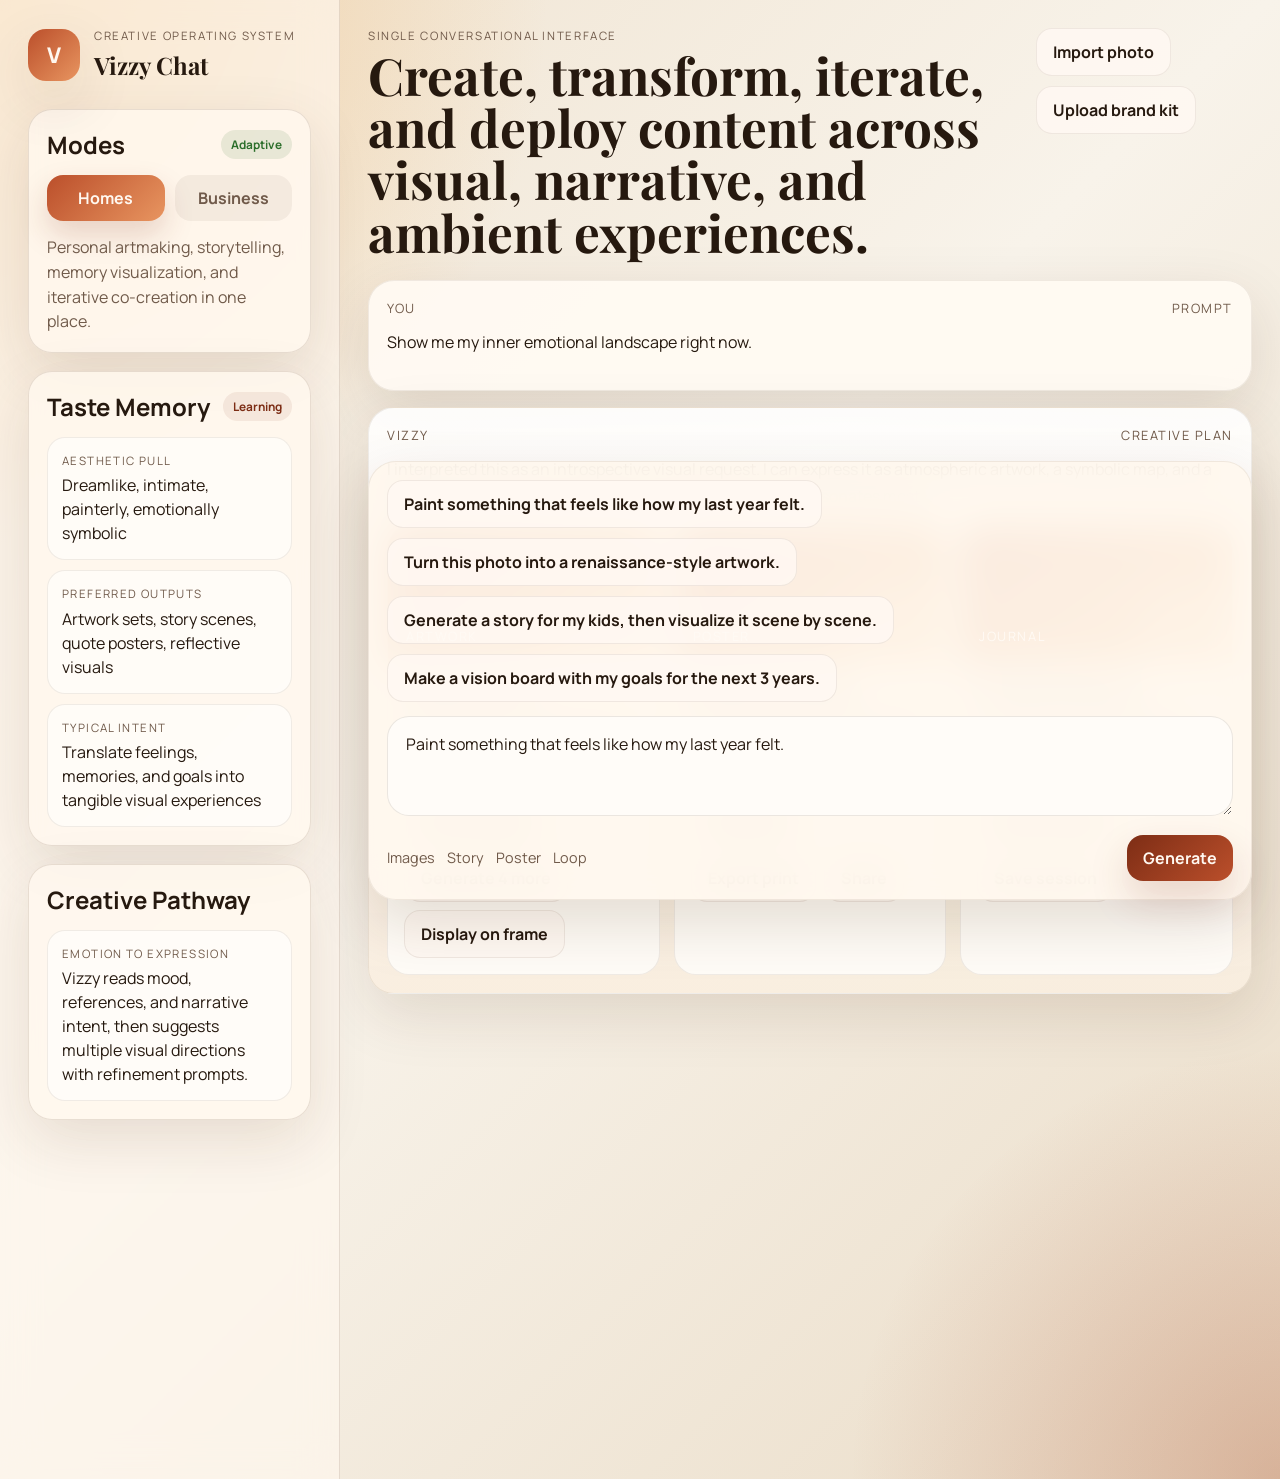
==== index.html @ 63062997 "initial" ====
<!DOCTYPE html>
<html lang="en">
<head>
  <meta charset="UTF-8" />
  <meta name="viewport" content="width=device-width, initial-scale=1.0" />
  <title>Vizzy Chat</title>
  <link rel="preconnect" href="https://fonts.googleapis.com" />
  <link rel="preconnect" href="https://fonts.gstatic.com" crossorigin />
  <link
    href="https://fonts.googleapis.com/css2?family=Manrope:wght@400;500;600;700;800&family=Playfair+Display:wght@600;700&display=swap"
    rel="stylesheet"
  />
  <link rel="stylesheet" href="styles.css" />
</head>
<body>
  <div class="app-shell">
    <aside class="sidebar">
      <div class="brand-block">
        <div class="brand-mark">V</div>
        <div>
          <p class="eyebrow">Creative Operating System</p>
          <h1>Vizzy Chat</h1>
        </div>
      </div>

      <section class="panel">
        <div class="panel-heading">
          <h2>Modes</h2>
          <span class="status-pill online">Adaptive</span>
        </div>
        <div class="mode-switch" role="tablist" aria-label="Vizzy mode">
          <button class="mode-button active" data-mode="home" type="button">Homes</button>
          <button class="mode-button" data-mode="business" type="button">Business</button>
        </div>
        <p class="panel-copy" id="modeSummary">
          Personal artmaking, storytelling, memory visualization, and iterative co-creation in one place.
        </p>
      </section>

      <section class="panel">
        <div class="panel-heading">
          <h2>Taste Memory</h2>
          <span class="status-pill">Learning</span>
        </div>
        <ul class="memory-list" id="memoryList"></ul>
      </section>

      <section class="panel">
        <div class="panel-heading">
          <h2>Creative Pathway</h2>
        </div>
        <div class="pathway-card" id="pathwayCard"></div>
      </section>
    </aside>

    <main class="workspace">
      <header class="hero">
        <div>
          <p class="eyebrow">Single conversational interface</p>
          <h2>Create, transform, iterate, and deploy content across visual, narrative, and ambient experiences.</h2>
        </div>
        <div class="hero-actions">
          <button class="ghost-button" type="button">Import photo</button>
          <button class="ghost-button" type="button">Upload brand kit</button>
        </div>
      </header>

      <section class="conversation-frame">
        <div class="message-stream" id="messageStream"></div>

        <div class="composer-shell">
          <div class="quick-prompts" id="quickPrompts"></div>
          <label class="composer">
            <textarea
              id="promptInput"
              rows="3"
              placeholder="Describe what you want Vizzy to create..."
            ></textarea>
          </label>
          <div class="composer-actions">
            <div class="composer-meta">
              <span>Images</span>
              <span>Story</span>
              <span>Poster</span>
              <span>Loop</span>
            </div>
            <button class="primary-button" id="generateButton" type="button">Generate</button>
          </div>
        </div>
      </section>
    </main>
  </div>

  <template id="messageTemplate">
    <article class="message">
      <div class="message-header">
        <span class="message-role"></span>
        <span class="message-tag"></span>
      </div>
      <p class="message-text"></p>
      <div class="output-grid"></div>
    </article>
  </template>

  <template id="outputCardTemplate">
    <section class="output-card">
      <div class="output-preview">
        <div class="preview-glow"></div>
        <span class="output-type"></span>
      </div>
      <div class="output-content">
        <h3 class="output-title"></h3>
        <p class="output-description"></p>
        <div class="output-actions"></div>
      </div>
    </section>
  </template>

  <script src="script.js"></script>
</body>
</html>
---- styles.css ----
:root {
  --bg: #f3ede2;
  --bg-deep: #e5d7c0;
  --surface: rgba(255, 248, 238, 0.82);
  --surface-strong: rgba(255, 250, 243, 0.95);
  --ink: #26190f;
  --muted: #705a4a;
  --line: rgba(64, 39, 13, 0.12);
  --accent: #bb4f2b;
  --accent-soft: #e89560;
  --accent-deep: #7d2d15;
  --shadow: 0 20px 60px rgba(67, 37, 10, 0.12);
}

* {
  box-sizing: border-box;
}

body {
  margin: 0;
  min-height: 100vh;
  font-family: "Manrope", sans-serif;
  color: var(--ink);
  background:
    radial-gradient(circle at top left, rgba(241, 191, 125, 0.65), transparent 28%),
    radial-gradient(circle at bottom right, rgba(167, 70, 35, 0.28), transparent 22%),
    linear-gradient(135deg, #efe2cf 0%, #f8f3ea 46%, #eadcc7 100%);
}

button,
textarea {
  font: inherit;
}

.app-shell {
  display: grid;
  grid-template-columns: 340px minmax(0, 1fr);
  min-height: 100vh;
}

.sidebar {
  padding: 28px;
  border-right: 1px solid var(--line);
  background: rgba(255, 248, 238, 0.66);
  backdrop-filter: blur(18px);
}

.brand-block {
  display: flex;
  gap: 14px;
  align-items: center;
  margin-bottom: 28px;
}

.brand-mark {
  display: grid;
  place-items: center;
  width: 52px;
  height: 52px;
  border-radius: 18px;
  background: linear-gradient(135deg, var(--accent), var(--accent-soft));
  color: #fff7ef;
  font-weight: 800;
  font-size: 1.35rem;
  box-shadow: var(--shadow);
}

.eyebrow {
  margin: 0 0 6px;
  text-transform: uppercase;
  letter-spacing: 0.14em;
  font-size: 0.72rem;
  color: var(--muted);
}

h1,
h2,
h3,
.hero h2 {
  margin: 0;
}

h1,
.hero h2 {
  font-family: "Playfair Display", serif;
}

.panel {
  margin-top: 18px;
  padding: 18px;
  border: 1px solid var(--line);
  border-radius: 24px;
  background: var(--surface);
  box-shadow: var(--shadow);
}

.panel-heading {
  display: flex;
  align-items: center;
  justify-content: space-between;
  gap: 10px;
  margin-bottom: 14px;
}

.status-pill {
  padding: 6px 10px;
  border-radius: 999px;
  background: rgba(125, 45, 21, 0.08);
  color: var(--accent-deep);
  font-size: 0.74rem;
  font-weight: 700;
}

.status-pill.online {
  background: rgba(65, 123, 62, 0.12);
  color: #2d6f2c;
}

.mode-switch {
  display: grid;
  grid-template-columns: repeat(2, 1fr);
  gap: 10px;
}

.mode-button,
.ghost-button,
.primary-button,
.chip-button,
.mini-button {
  border: 0;
  cursor: pointer;
  transition: transform 180ms ease, box-shadow 180ms ease, background 180ms ease;
}

.mode-button {
  padding: 12px 14px;
  border-radius: 16px;
  background: rgba(104, 78, 54, 0.07);
  color: var(--muted);
  font-weight: 700;
}

.mode-button.active {
  background: linear-gradient(135deg, var(--accent), var(--accent-soft));
  color: #fff8f0;
  box-shadow: 0 14px 30px rgba(125, 45, 21, 0.18);
}

.panel-copy {
  margin: 14px 0 0;
  line-height: 1.55;
  color: var(--muted);
}

.memory-list {
  display: grid;
  gap: 10px;
  margin: 0;
  padding: 0;
  list-style: none;
}

.memory-list li,
.pathway-card {
  padding: 14px;
  border-radius: 18px;
  background: rgba(255, 255, 255, 0.52);
  border: 1px solid rgba(64, 39, 13, 0.08);
  line-height: 1.5;
}

.memory-label {
  display: block;
  font-size: 0.72rem;
  text-transform: uppercase;
  letter-spacing: 0.12em;
  color: var(--muted);
  margin-bottom: 4px;
}

.workspace {
  padding: 28px;
}

.hero {
  display: flex;
  justify-content: space-between;
  gap: 18px;
  align-items: flex-start;
  margin-bottom: 22px;
}

.hero h2 {
  max-width: 920px;
  font-size: clamp(2rem, 4vw, 3.35rem);
  line-height: 1.02;
}

.hero-actions {
  display: flex;
  gap: 10px;
  flex-wrap: wrap;
}

.ghost-button,
.primary-button,
.mini-button,
.chip-button {
  border-radius: 16px;
  padding: 12px 16px;
  font-weight: 700;
}

.ghost-button,
.mini-button,
.chip-button {
  background: rgba(255, 249, 243, 0.86);
  color: var(--ink);
  border: 1px solid rgba(64, 39, 13, 0.08);
}

.primary-button {
  background: linear-gradient(135deg, var(--accent-deep), var(--accent));
  color: #fff8f0;
  box-shadow: 0 18px 38px rgba(125, 45, 21, 0.18);
}

.conversation-frame {
  display: grid;
  gap: 18px;
  min-height: calc(100vh - 180px);
}

.message-stream {
  display: grid;
  gap: 16px;
  align-content: start;
}

.message {
  padding: 18px;
  border-radius: 26px;
  background: var(--surface-strong);
  border: 1px solid rgba(64, 39, 13, 0.08);
  box-shadow: var(--shadow);
}

.message.assistant {
  background:
    linear-gradient(180deg, rgba(255, 255, 255, 0.88), rgba(249, 238, 223, 0.92));
}

.message-header {
  display: flex;
  justify-content: space-between;
  gap: 10px;
  margin-bottom: 12px;
  font-size: 0.8rem;
  text-transform: uppercase;
  letter-spacing: 0.12em;
  color: var(--muted);
}

.message-text {
  margin: 0;
  line-height: 1.7;
}

.output-grid {
  display: grid;
  grid-template-columns: repeat(auto-fit, minmax(220px, 1fr));
  gap: 14px;
  margin-top: 16px;
}

.output-card {
  overflow: hidden;
  border-radius: 22px;
  border: 1px solid rgba(64, 39, 13, 0.08);
  background: rgba(255, 252, 248, 0.95);
}

.output-preview {
  position: relative;
  min-height: 136px;
  padding: 18px;
  display: flex;
  align-items: flex-end;
  background:
    linear-gradient(145deg, rgba(187, 79, 43, 0.92), rgba(242, 174, 97, 0.92)),
    linear-gradient(180deg, rgba(255, 255, 255, 0.1), rgba(255, 255, 255, 0));
  color: #fffaf4;
}

.preview-glow {
  position: absolute;
  inset: auto -20px -45px auto;
  width: 120px;
  height: 120px;
  border-radius: 50%;
  background: rgba(255, 255, 255, 0.22);
  filter: blur(8px);
}

.output-type {
  position: relative;
  z-index: 1;
  font-size: 0.8rem;
  text-transform: uppercase;
  letter-spacing: 0.12em;
}

.output-content {
  padding: 16px;
}

.output-title {
  font-size: 1rem;
  margin-bottom: 8px;
}

.output-description {
  margin: 0 0 14px;
  color: var(--muted);
  line-height: 1.55;
}

.output-actions {
  display: flex;
  gap: 8px;
  flex-wrap: wrap;
}

.composer-shell {
  position: sticky;
  bottom: 0;
  padding: 18px;
  border-radius: 28px;
  background: rgba(255, 248, 238, 0.92);
  border: 1px solid rgba(64, 39, 13, 0.08);
  box-shadow: 0 25px 60px rgba(67, 37, 10, 0.14);
  backdrop-filter: blur(18px);
}

.quick-prompts {
  display: flex;
  flex-wrap: wrap;
  gap: 10px;
  margin-bottom: 14px;
}

.chip-button:hover,
.ghost-button:hover,
.mode-button:hover,
.primary-button:hover,
.mini-button:hover {
  transform: translateY(-1px);
}

.composer {
  display: block;
}

textarea {
  width: 100%;
  resize: vertical;
  min-height: 92px;
  border: 1px solid rgba(64, 39, 13, 0.1);
  border-radius: 22px;
  padding: 16px 18px;
  background: rgba(255, 253, 250, 0.88);
  color: var(--ink);
  outline: none;
}

.composer-actions {
  display: flex;
  justify-content: space-between;
  gap: 12px;
  align-items: center;
  margin-top: 14px;
}

.composer-meta {
  display: flex;
  gap: 12px;
  flex-wrap: wrap;
  color: var(--muted);
  font-size: 0.9rem;
}

@media (max-width: 1080px) {
  .app-shell {
    grid-template-columns: 1fr;
  }

  .sidebar {
    border-right: 0;
    border-bottom: 1px solid var(--line);
  }
}

@media (max-width: 720px) {
  .sidebar,
  .workspace {
    padding: 18px;
  }

  .hero {
    flex-direction: column;
  }

  .hero h2 {
    font-size: 2.2rem;
  }

  .composer-actions {
    flex-direction: column;
    align-items: stretch;
  }

  .primary-button {
    width: 100%;
  }
}
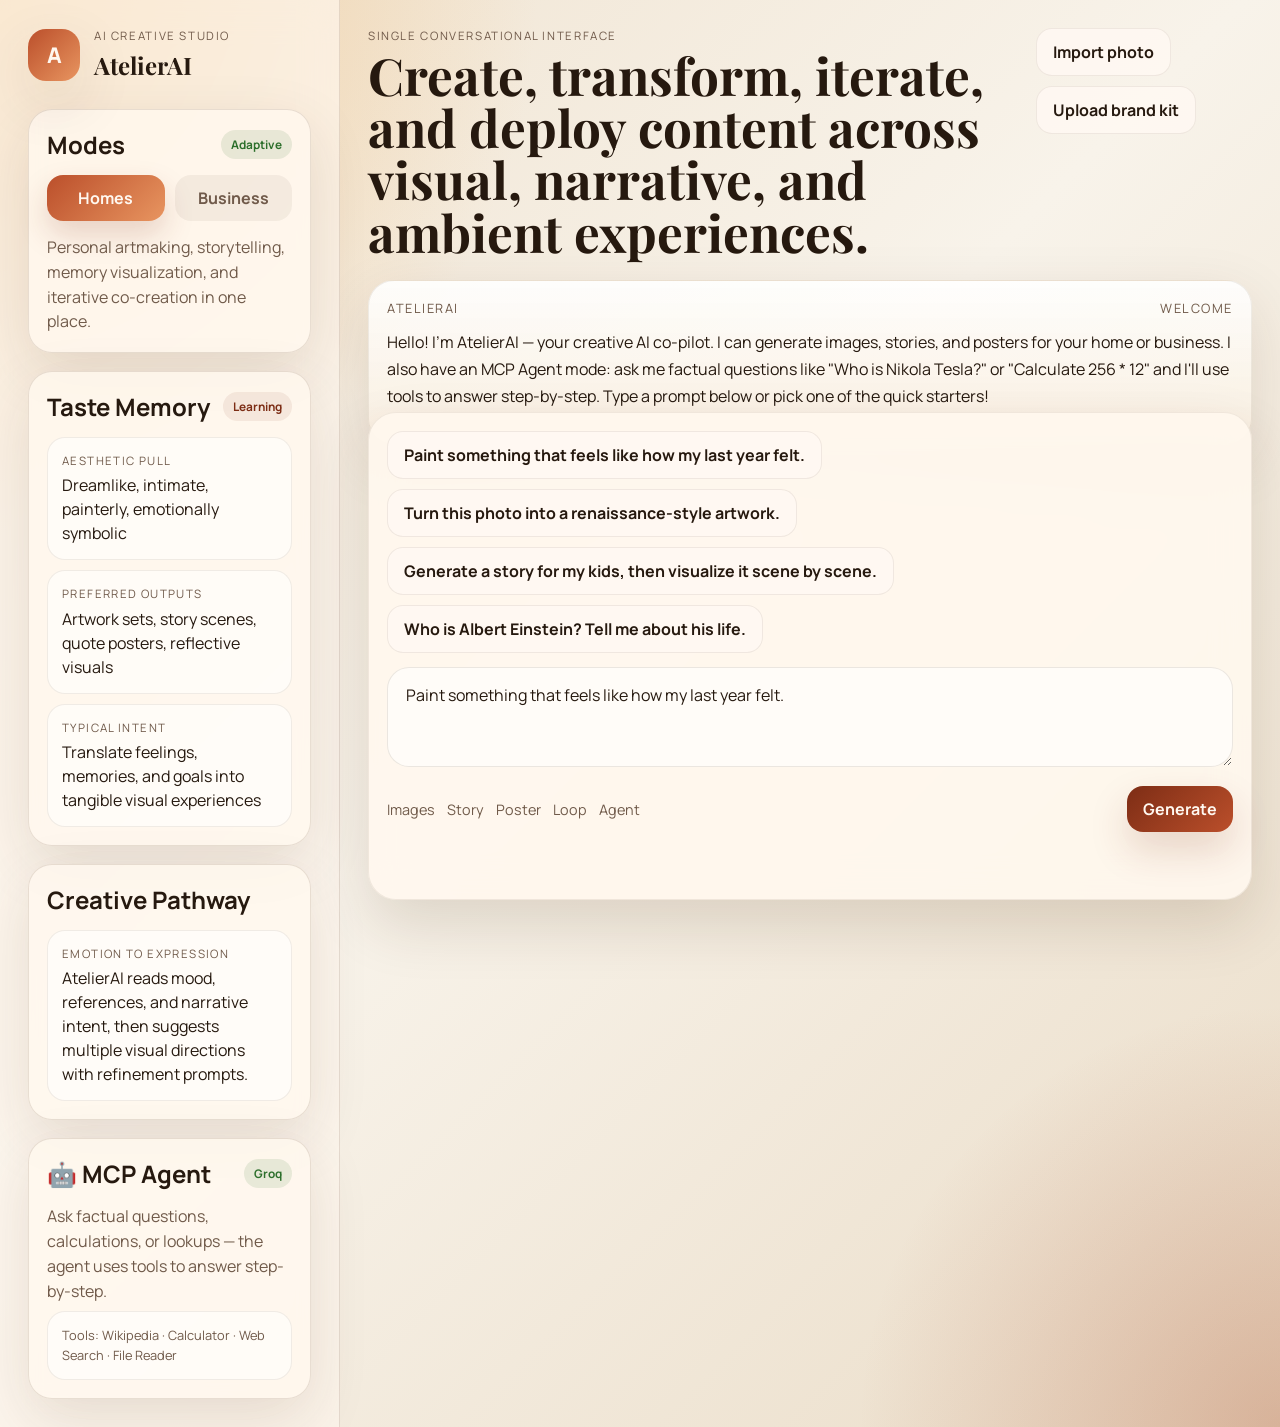
==== commit 713ec062: "feat: rebrand to AtelierAI, add MCP tool agent, Knowledge Graph, and improved SVG generator" ====
--- a/index.html
+++ b/index.html
@@ -1,25 +1,28 @@
 <!DOCTYPE html>
 <html lang="en">
+
 <head>
   <meta charset="UTF-8" />
   <meta name="viewport" content="width=device-width, initial-scale=1.0" />
-  <title>Vizzy Chat</title>
+  <title>AtelierAI — AI Creative Studio</title>
+  <meta name="description"
+    content="AtelierAI: Create, transform, iterate, and deploy visual, narrative, and experiential content with AI." />
   <link rel="preconnect" href="https://fonts.googleapis.com" />
   <link rel="preconnect" href="https://fonts.gstatic.com" crossorigin />
   <link
     href="https://fonts.googleapis.com/css2?family=Manrope:wght@400;500;600;700;800&family=Playfair+Display:wght@600;700&display=swap"
-    rel="stylesheet"
-  />
+    rel="stylesheet" />
   <link rel="stylesheet" href="styles.css" />
 </head>
+
 <body>
   <div class="app-shell">
     <aside class="sidebar">
       <div class="brand-block">
-        <div class="brand-mark">V</div>
+        <div class="brand-mark">A</div>
         <div>
-          <p class="eyebrow">Creative Operating System</p>
-          <h1>Vizzy Chat</h1>
+          <p class="eyebrow">AI Creative Studio</p>
+          <h1>AtelierAI</h1>
         </div>
       </div>
 
@@ -28,7 +31,7 @@
           <h2>Modes</h2>
           <span class="status-pill online">Adaptive</span>
         </div>
-        <div class="mode-switch" role="tablist" aria-label="Vizzy mode">
+        <div class="mode-switch" role="tablist" aria-label="AtelierAI mode">
           <button class="mode-button active" data-mode="home" type="button">Homes</button>
           <button class="mode-button" data-mode="business" type="button">Business</button>
         </div>
@@ -51,6 +54,30 @@
         </div>
         <div class="pathway-card" id="pathwayCard"></div>
       </section>
+
+      <!-- Topic 25: Knowledge Graph Panel -->
+      <section class="panel" id="kgPanel" style="display:none;">
+        <div class="panel-heading">
+          <h2>🕸 Knowledge Graph</h2>
+          <span class="status-pill online" id="kgTripleCount">0 triples</span>
+        </div>
+        <p class="panel-copy">Entities &amp; relationships extracted from this conversation.</p>
+        <button class="ghost-button" id="kgViewButton" type="button" style="width:100%;margin-top:.5rem;">View
+          Graph</button>
+      </section>
+
+      <!-- Topic 23: MCP Agent Panel -->
+      <section class="panel">
+        <div class="panel-heading">
+          <h2>🤖 MCP Agent</h2>
+          <span class="status-pill online">Groq</span>
+        </div>
+        <p class="panel-copy">Ask factual questions, calculations, or lookups — the agent uses tools to answer
+          step-by-step.</p>
+        <div class="pathway-card" style="margin-top:.5rem;font-size:.8rem;color:var(--muted);">
+          Tools: Wikipedia · Calculator · Web Search · File Reader
+        </div>
+      </section>
     </aside>
 
     <main class="workspace">
@@ -71,11 +98,8 @@
         <div class="composer-shell">
           <div class="quick-prompts" id="quickPrompts"></div>
           <label class="composer">
-            <textarea
-              id="promptInput"
-              rows="3"
-              placeholder="Describe what you want Vizzy to create..."
-            ></textarea>
+            <textarea id="promptInput" rows="3"
+              placeholder="Describe what you want AtelierAI to create... or ask a question for the MCP Agent!"></textarea>
           </label>
           <div class="composer-actions">
             <div class="composer-meta">
@@ -83,12 +107,27 @@
               <span>Story</span>
               <span>Poster</span>
               <span>Loop</span>
+              <span>Agent</span>
             </div>
             <button class="primary-button" id="generateButton" type="button">Generate</button>
           </div>
         </div>
       </section>
     </main>
+  </div>
+
+  <!-- Knowledge Graph Modal -->
+  <div class="kg-modal-overlay" id="kgModalOverlay" style="display:none;">
+    <div class="kg-modal">
+      <div class="kg-modal-header">
+        <h3>🕸 Knowledge Graph</h3>
+        <button class="kg-modal-close" id="kgModalClose" type="button">✕</button>
+      </div>
+      <div class="kg-modal-body">
+        <iframe id="kgFrame" title="Knowledge Graph"
+          style="width:100%;height:520px;border:none;border-radius:12px;"></iframe>
+      </div>
+    </div>
   </div>
 
   <template id="messageTemplate">
@@ -111,6 +150,23 @@
       <div class="output-content">
         <h3 class="output-title"></h3>
         <p class="output-description"></p>
+        <pre class="output-text-content" style="display:none;"></pre>
+        <div class="output-actions"></div>
+      </div>
+    </section>
+  </template>
+
+  <!-- MCP Agent card template -->
+  <template id="mcpCardTemplate">
+    <section class="output-card mcp-card">
+      <div class="output-preview mcp-preview">
+        <div class="preview-glow"></div>
+        <span class="output-type"></span>
+      </div>
+      <div class="output-content">
+        <h3 class="output-title"></h3>
+        <p class="output-description"></p>
+        <div class="mcp-steps"></div>
         <div class="output-actions"></div>
       </div>
     </section>
@@ -118,4 +174,5 @@
 
   <script src="script.js"></script>
 </body>
-</html>
+
+</html>
--- a/styles.css
+++ b/styles.css
@@ -401,6 +401,7 @@
 }
 
 @media (max-width: 720px) {
+
   .sidebar,
   .workspace {
     padding: 18px;
@@ -422,4 +423,4 @@
   .primary-button {
     width: 100%;
   }
-}
+}
